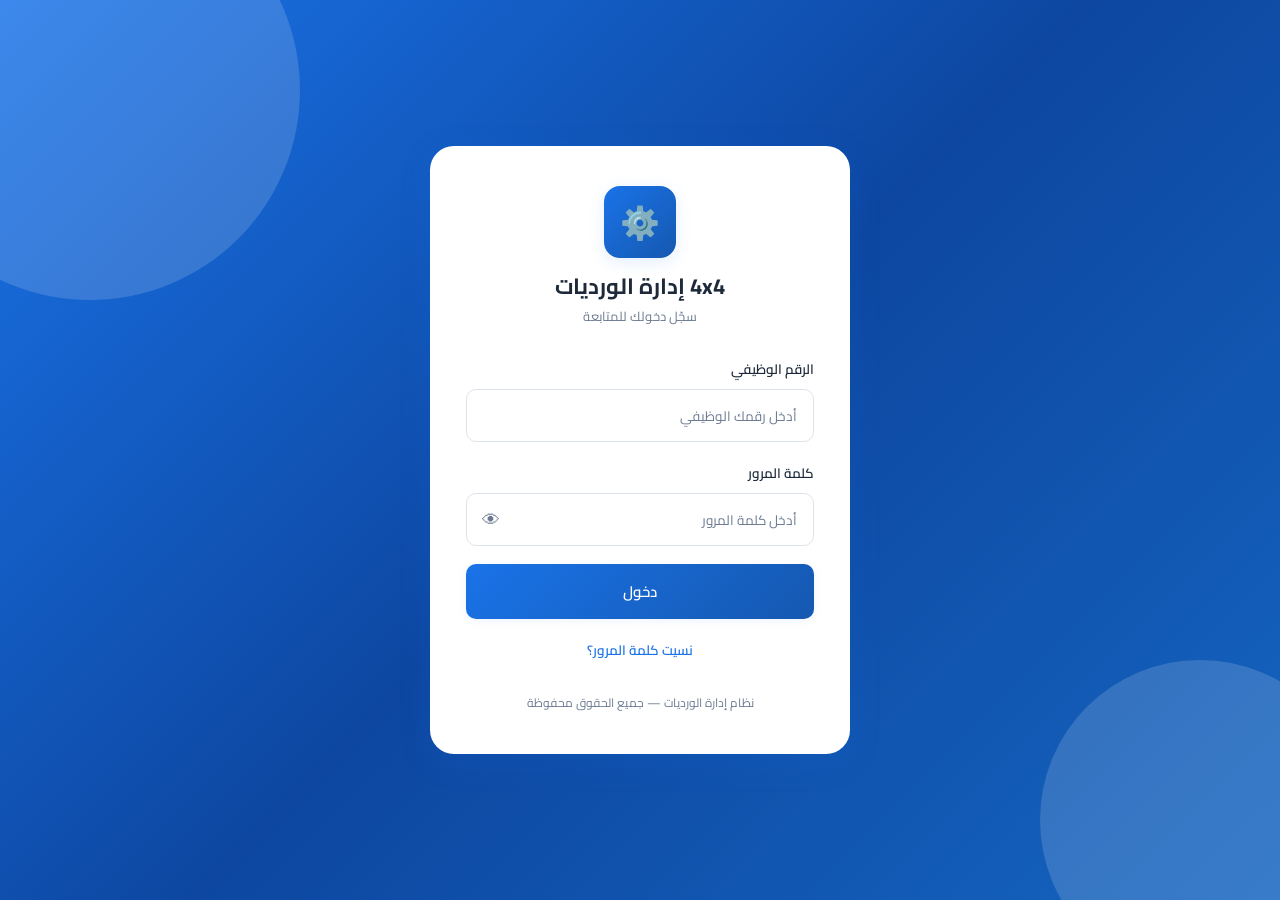
==== index.html @ 49702f66 "Add files via upload" ====
<!DOCTYPE html>
<html lang="ar" dir="rtl">
<head>
  <meta charset="UTF-8" />
  <meta name="viewport" content="width=device-width, initial-scale=1.0" />
  <title>تسجيل الدخول — 4x4 إدارة الورديات</title>
  <link rel="stylesheet" href="css/style.css" />
</head>
<body>

<div class="auth-wrapper">
  <div class="auth-card">

    <!-- Logo -->
    <div class="auth-logo">
      <div class="auth-logo-icon">⚙️</div>
      <div class="auth-logo-title">4x4 إدارة الورديات</div>
      <div class="auth-logo-sub">سجّل دخولك للمتابعة</div>
    </div>

    <!-- Alert -->
    <div id="login-alert" class="alert alert-error alert-hidden" role="alert">
      <span>⚠️</span>
      <span id="login-alert-msg"></span>
    </div>

    <!-- Success Alert (after password reset) -->
    <div id="login-success" class="alert alert-success alert-hidden" role="alert">
      <span>✅</span>
      <span id="login-success-msg"></span>
    </div>

    <!-- Login Form -->
    <form id="login-form" novalidate>

      <div class="form-group">
        <label class="form-label" for="empId">الرقم الوظيفي</label>
        <input
          id="empId"
          type="text"
          class="form-control"
          placeholder="أدخل رقمك الوظيفي"
          autocomplete="username"
          inputmode="numeric"
          required
        />
      </div>

      <div class="form-group">
        <label class="form-label" for="password">كلمة المرور</label>
        <div class="pw-wrap">
          <input
            id="password"
            type="password"
            class="form-control"
            placeholder="أدخل كلمة المرور"
            autocomplete="current-password"
            required
          />
          <button type="button" class="pw-eye" id="pw-toggle" aria-label="إظهار / إخفاء كلمة المرور" title="إظهار / إخفاء">
            👁
          </button>
        </div>
      </div>

      <button type="submit" class="btn btn-primary btn-block" id="login-btn">
        <span class="spinner"></span>
        <span class="btn-text">دخول</span>
      </button>

    </form>

    <div class="auth-link-row">
      <a href="forgot-password.html">نسيت كلمة المرور؟</a>
    </div>

    <div class="auth-footer">
      نظام إدارة الورديات — جميع الحقوق محفوظة
    </div>

  </div>
</div>

<script src="js/config.js"></script>
<script src="js/api.js"></script>
<script src="js/auth.js"></script>
<script>
  /* ---- عرض رسالة نجاح استعادة الباسورد إن وجدت ---- */
  const resetMsg = sessionStorage.getItem('reset_success');
  if (resetMsg) {
    document.getElementById('login-success').classList.remove('alert-hidden');
    document.getElementById('login-success-msg').textContent = resetMsg;
    sessionStorage.removeItem('reset_success');
  }

  /* ---- إظهار / إخفاء الباسورد ---- */
  const pwInput  = document.getElementById('password');
  const pwToggle = document.getElementById('pw-toggle');
  let pwVisible  = false;

  pwToggle.addEventListener('click', () => {
    pwVisible = !pwVisible;
    pwInput.type    = pwVisible ? 'text' : 'password';
    pwToggle.textContent = pwVisible ? '🙈' : '👁';
  });

  /* ---- نموذج الدخول ---- */
  const loginForm = document.getElementById('login-form');
  const loginBtn  = document.getElementById('login-btn');
  const alertBox  = document.getElementById('login-alert');
  const alertMsg  = document.getElementById('login-alert-msg');

  function showError(msg) {
    alertBox.classList.remove('alert-hidden');
    alertMsg.textContent = msg;
    document.getElementById('login-success').classList.add('alert-hidden');
  }

  function hideError() {
    alertBox.classList.add('alert-hidden');
  }

  function setLoading(on) {
    loginBtn.classList.toggle('loading', on);
    loginBtn.disabled = on;
  }

  loginForm.addEventListener('submit', async (e) => {
    e.preventDefault();
    hideError();

    const empId    = document.getElementById('empId').value.trim();
    const password = document.getElementById('password').value;

    if (!empId || !password) {
      showError('الرجاء إدخال الرقم الوظيفي وكلمة المرور');
      return;
    }

    setLoading(true);

    try {
      const result = await API.login(empId, password);

      if (!result.success) {
        showError(result.message || 'الرقم الوظيفي أو كلمة المرور غير صحيحة');
        return;
      }

      /* حفظ بيانات الجلسة */
      Auth.setSession(result.user);

      if (result.force_change) {
        /* باسورد مؤقت → إجبار التغيير */
        window.location.href = 'change-password.html';
      } else {
        window.location.href = 'home.html';
      }

    } catch (err) {
      showError('حدث خطأ في الاتصال، حاول مرة أخرى');
      console.error(err);
    } finally {
      setLoading(false);
    }
  });
</script>

</body>
</html>
---- css/style.css ----
/* =========================================================
   4x4 Shift Management — Global Styles
   ========================================================= */

@import url('https://fonts.googleapis.com/css2?family=Cairo:wght@300;400;500;600;700;900&display=swap');

/* --- Reset & Base --- */
*, *::before, *::after {
  box-sizing: border-box;
  margin: 0;
  padding: 0;
}

:root {
  --primary:        #1a73e8;
  --primary-dark:   #1558b0;
  --primary-light:  #e8f0fe;
  --secondary:      #34a853;
  --secondary-dark: #267d3e;
  --accent:         #fbbc04;
  --danger:         #ea4335;
  --danger-light:   #fce8e6;
  --bg:             #f0f4f8;
  --surface:        #ffffff;
  --border:         #dde3ec;
  --text:           #1e2a3a;
  --text-muted:     #6b7a90;
  --radius-sm:      10px;
  --radius-md:      16px;
  --radius-lg:      24px;
  --radius-full:    9999px;
  --shadow-sm:      0 2px 8px rgba(26,115,232,.08);
  --shadow-md:      0 4px 16px rgba(26,115,232,.12);
  --shadow-lg:      0 8px 32px rgba(26,115,232,.16);
  --transition:     .25s cubic-bezier(.4,0,.2,1);
}

html {
  font-family: 'Cairo', sans-serif;
  font-size: 16px;
  direction: rtl;
  color: var(--text);
  background: var(--bg);
  -webkit-font-smoothing: antialiased;
}

body {
  min-height: 100vh;
  display: flex;
  flex-direction: column;
}

a { color: var(--primary); text-decoration: none; }
a:hover { text-decoration: underline; }

/* =========================================================
   AUTH LAYOUT (login / forgot / change-password)
   ========================================================= */

.auth-wrapper {
  min-height: 100vh;
  display: flex;
  align-items: center;
  justify-content: center;
  padding: 24px 16px;
  background: linear-gradient(135deg, #1a73e8 0%, #0d47a1 50%, #1565c0 100%);
  position: relative;
  overflow: hidden;
}

/* decorative blobs */
.auth-wrapper::before,
.auth-wrapper::after {
  content: '';
  position: absolute;
  border-radius: 50%;
  opacity: .15;
  pointer-events: none;
}
.auth-wrapper::before {
  width: 420px; height: 420px;
  background: #fff;
  top: -120px; left: -120px;
}
.auth-wrapper::after {
  width: 320px; height: 320px;
  background: #fff;
  bottom: -80px; right: -80px;
}

/* ---- Auth Card ---- */
.auth-card {
  background: var(--surface);
  border-radius: var(--radius-lg);
  box-shadow: var(--shadow-lg);
  padding: 40px 36px;
  width: 100%;
  max-width: 420px;
  position: relative;
  z-index: 1;
  animation: cardIn .4s var(--transition) both;
}

@keyframes cardIn {
  from { opacity: 0; transform: translateY(24px); }
  to   { opacity: 1; transform: translateY(0); }
}

/* ---- Logo / Header ---- */
.auth-logo {
  text-align: center;
  margin-bottom: 28px;
}

.auth-logo-icon {
  width: 72px; height: 72px;
  background: linear-gradient(135deg, var(--primary), var(--primary-dark));
  border-radius: var(--radius-md);
  display: inline-flex;
  align-items: center;
  justify-content: center;
  font-size: 32px;
  margin-bottom: 14px;
  box-shadow: var(--shadow-md);
}

.auth-logo-title {
  font-size: 22px;
  font-weight: 700;
  color: var(--text);
  line-height: 1.3;
}

.auth-logo-sub {
  font-size: 13px;
  color: var(--text-muted);
  margin-top: 4px;
}

/* ---- Form Groups ---- */
.form-group {
  margin-bottom: 18px;
}

.form-label {
  display: block;
  font-size: 13.5px;
  font-weight: 600;
  color: var(--text);
  margin-bottom: 7px;
}

.form-control {
  width: 100%;
  padding: 12px 16px;
  border: 1.5px solid var(--border);
  border-radius: var(--radius-sm);
  font-family: 'Cairo', sans-serif;
  font-size: 14.5px;
  color: var(--text);
  background: var(--surface);
  outline: none;
  transition: border-color var(--transition), box-shadow var(--transition);
  direction: rtl;
}

.form-control:focus {
  border-color: var(--primary);
  box-shadow: 0 0 0 3px rgba(26,115,232,.15);
}

.form-control::placeholder {
  color: var(--text-muted);
  font-size: 13.5px;
}

/* password wrapper */
.pw-wrap {
  position: relative;
}

.pw-wrap .form-control {
  padding-left: 46px;
}

.pw-eye {
  position: absolute;
  left: 12px;
  top: 50%;
  transform: translateY(-50%);
  background: none;
  border: none;
  cursor: pointer;
  color: var(--text-muted);
  font-size: 18px;
  line-height: 1;
  padding: 4px;
  border-radius: var(--radius-full);
  transition: color var(--transition), background var(--transition);
}

.pw-eye:hover { color: var(--primary); background: var(--primary-light); }

/* select */
.form-select {
  appearance: none;
  -webkit-appearance: none;
  background-image: url("data:image/svg+xml,%3Csvg xmlns='http://www.w3.org/2000/svg' width='16' height='16' viewBox='0 0 24 24' fill='none' stroke='%236b7a90' stroke-width='2'%3E%3Cpath d='M6 9l6 6 6-6'/%3E%3C/svg%3E");
  background-repeat: no-repeat;
  background-position: left 14px center;
  padding-left: 42px;
}

/* ---- Buttons ---- */
.btn {
  display: inline-flex;
  align-items: center;
  justify-content: center;
  gap: 8px;
  padding: 13px 28px;
  border: none;
  border-radius: var(--radius-sm);
  font-family: 'Cairo', sans-serif;
  font-size: 15px;
  font-weight: 600;
  cursor: pointer;
  transition:
    background var(--transition),
    box-shadow var(--transition),
    border-radius var(--transition),
    transform var(--transition);
  position: relative;
  overflow: hidden;
  user-select: none;
}

/* ripple on click → circular */
.btn:active {
  border-radius: var(--radius-full) !important;
  transform: scale(.97);
}

.btn-primary {
  background: linear-gradient(135deg, var(--primary), var(--primary-dark));
  color: #fff;
  box-shadow: var(--shadow-sm);
}

.btn-primary:hover {
  background: linear-gradient(135deg, var(--primary-dark), #0d3d8a);
  box-shadow: var(--shadow-md);
}

.btn-secondary {
  background: var(--primary-light);
  color: var(--primary);
}

.btn-secondary:hover {
  background: #d2e3fc;
}

.btn-danger {
  background: linear-gradient(135deg, var(--danger), #c62828);
  color: #fff;
  box-shadow: var(--shadow-sm);
}

.btn-danger:hover { box-shadow: var(--shadow-md); }

.btn-block { width: 100%; }

.btn:disabled {
  opacity: .55;
  cursor: not-allowed;
  pointer-events: none;
}

/* loading spinner inside button */
.btn .spinner {
  width: 18px; height: 18px;
  border: 2px solid rgba(255,255,255,.4);
  border-top-color: #fff;
  border-radius: 50%;
  animation: spin .7s linear infinite;
  display: none;
}

.btn.loading .spinner { display: block; }
.btn.loading .btn-text { opacity: .6; }

@keyframes spin { to { transform: rotate(360deg); } }

/* ---- Alerts / Messages ---- */
.alert {
  border-radius: var(--radius-sm);
  padding: 11px 16px;
  font-size: 13.5px;
  font-weight: 500;
  margin-bottom: 16px;
  display: flex;
  align-items: center;
  gap: 8px;
  animation: fadeIn .2s ease both;
}

@keyframes fadeIn { from { opacity: 0; } to { opacity: 1; } }

.alert-error {
  background: var(--danger-light);
  color: var(--danger);
  border: 1px solid rgba(234,67,53,.2);
}

.alert-success {
  background: #e6f4ea;
  color: var(--secondary-dark);
  border: 1px solid rgba(52,168,83,.2);
}

.alert-info {
  background: var(--primary-light);
  color: var(--primary-dark);
  border: 1px solid rgba(26,115,232,.2);
}

.alert-hidden { display: none; }

/* ---- Divider ---- */
.auth-divider {
  text-align: center;
  margin: 20px 0;
  font-size: 13px;
  color: var(--text-muted);
  position: relative;
}

.auth-divider::before,
.auth-divider::after {
  content: '';
  position: absolute;
  top: 50%;
  width: 38%;
  height: 1px;
  background: var(--border);
}

.auth-divider::before { right: 0; }
.auth-divider::after  { left: 0; }

/* ---- Forgot / Back links ---- */
.auth-link-row {
  text-align: center;
  margin-top: 18px;
  font-size: 13.5px;
  color: var(--text-muted);
}

.auth-link-row a {
  color: var(--primary);
  font-weight: 600;
}

/* ---- Step indicator (for forgot flow) ---- */
.step-badge {
  display: inline-block;
  background: var(--primary-light);
  color: var(--primary);
  font-size: 12px;
  font-weight: 700;
  padding: 3px 12px;
  border-radius: var(--radius-full);
  margin-bottom: 18px;
}

/* ---- Password strength indicator ---- */
.pw-strength {
  display: flex;
  gap: 4px;
  margin-top: 6px;
}

.pw-strength-bar {
  flex: 1;
  height: 4px;
  border-radius: 99px;
  background: var(--border);
  transition: background .3s;
}

.pw-strength-bar.weak   { background: var(--danger); }
.pw-strength-bar.medium { background: var(--accent); }
.pw-strength-bar.strong { background: var(--secondary); }

/* ---- Footer ---- */
.auth-footer {
  text-align: center;
  margin-top: 28px;
  font-size: 12px;
  color: var(--text-muted);
}

/* =========================================================
   HOME (placeholder)
   ========================================================= */

.home-wrapper {
  min-height: 100vh;
  background: var(--bg);
}

.home-header {
  background: var(--surface);
  border-bottom: 1px solid var(--border);
  padding: 14px 28px;
  display: flex;
  align-items: center;
  justify-content: space-between;
  box-shadow: var(--shadow-sm);
}

.home-header-logo {
  display: flex;
  align-items: center;
  gap: 10px;
  font-size: 17px;
  font-weight: 700;
  color: var(--primary);
}

.home-header-user {
  display: flex;
  align-items: center;
  gap: 12px;
  font-size: 14px;
  color: var(--text-muted);
}

.home-avatar {
  width: 38px; height: 38px;
  background: linear-gradient(135deg, var(--primary), var(--primary-dark));
  border-radius: var(--radius-full);
  display: flex;
  align-items: center;
  justify-content: center;
  color: #fff;
  font-weight: 700;
  font-size: 15px;
}

.home-content {
  max-width: 960px;
  margin: 0 auto;
  padding: 40px 24px;
}

.home-card {
  background: var(--surface);
  border-radius: var(--radius-md);
  box-shadow: var(--shadow-sm);
  padding: 32px;
  margin-bottom: 24px;
  transition: box-shadow var(--transition);
}

.home-card:hover {
  box-shadow: var(--shadow-md);
}

.home-card h2 {
  font-size: 18px;
  font-weight: 700;
  margin-bottom: 12px;
  color: var(--text);
}

/* shift badge colors */
.shift-badge {
  display: inline-block;
  padding: 4px 16px;
  border-radius: var(--radius-full);
  font-size: 13px;
  font-weight: 700;
}
.shift-a { background: #e3f0ff; color: #1565c0; }
.shift-b { background: #e0f7fa; color: #006064; }
.shift-c { background: #e8f5e9; color: #2e7d32; }
.shift-d { background: #f3e5f5; color: #6a1b9a; }

/* =========================================================
   Responsive
   ========================================================= */

@media (max-width: 480px) {
  .auth-card {
    padding: 28px 20px;
  }
  .auth-logo-icon {
    width: 60px; height: 60px;
    font-size: 26px;
  }
  .auth-logo-title { font-size: 19px; }
}
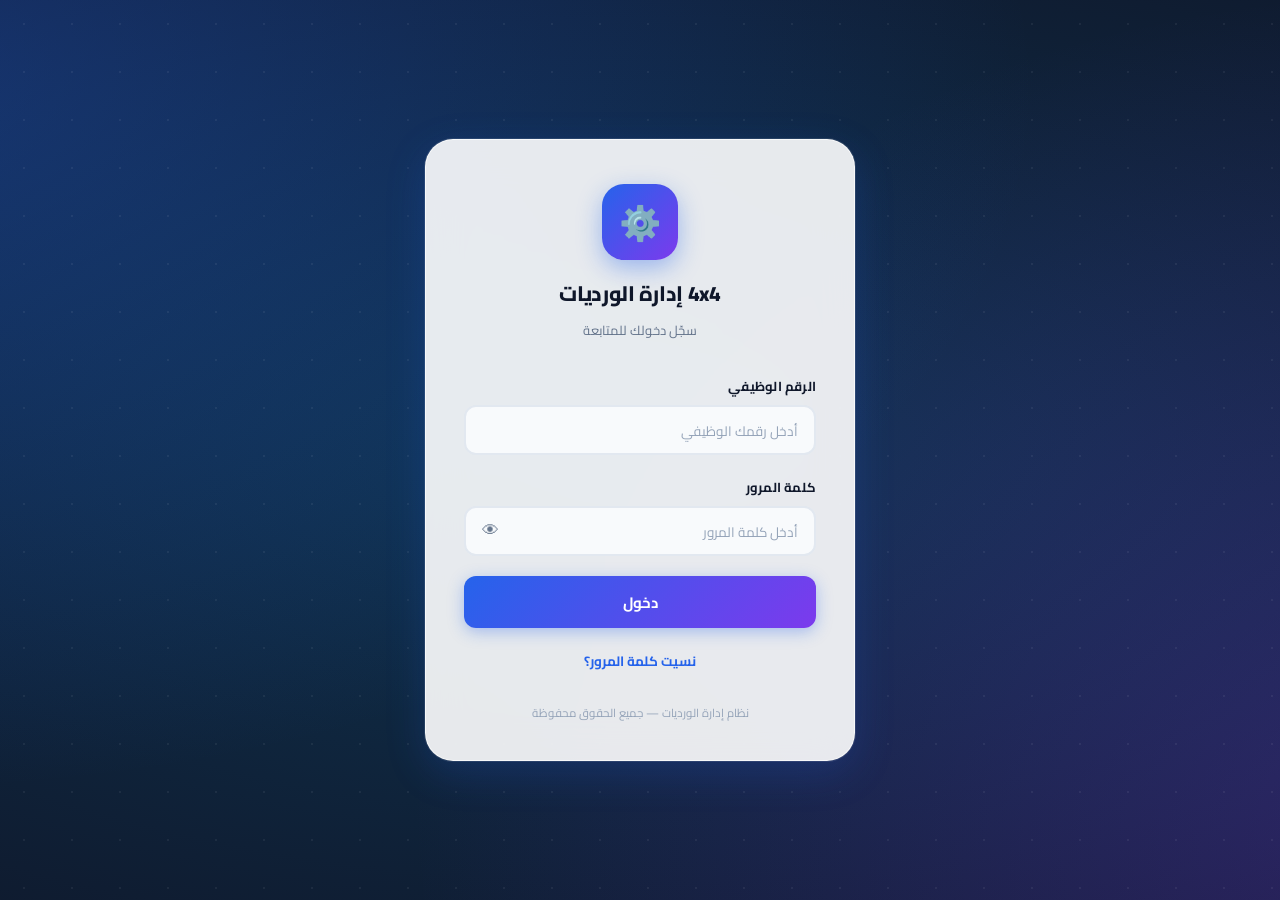
==== commit 6421d6a7: "Add files via upload" ====
--- a/index.html
+++ b/index.html
@@ -8,6 +8,25 @@
 </head>
 <body>
 
+<!-- ===== بطاقة الترحيب (مخفية في البداية) ===== -->
+<div id="welcome-overlay" class="welcome-overlay hidden">
+  <div class="welcome-card">
+    <div class="welcome-avatar" id="welcome-avatar">م</div>
+    <div class="welcome-greeting">أهلاً وسهلاً بك 👋</div>
+    <div class="welcome-name" id="welcome-name">اسم الموظف</div>
+    <div class="welcome-meta">
+      <span class="welcome-id-badge" id="welcome-id-badge">🪪 0000</span>
+      <span class="shift-badge shift-a" id="welcome-shift">وردية أ</span>
+    </div>
+    <div class="welcome-role-badge" id="welcome-role">موظف</div>
+    <div class="welcome-progress-wrap">
+      <div class="welcome-progress-bar" id="welcome-progress"></div>
+    </div>
+    <div class="welcome-countdown">جاري التحويل خلال <span id="welcome-timer">3</span> ثوان...</div>
+  </div>
+</div>
+
+<!-- ===== صفحة الدخول ===== -->
 <div class="auth-wrapper">
   <div class="auth-card">
 
@@ -18,19 +37,19 @@
       <div class="auth-logo-sub">سجّل دخولك للمتابعة</div>
     </div>
 
-    <!-- Alert -->
+    <!-- رسالة خطأ -->
     <div id="login-alert" class="alert alert-error alert-hidden" role="alert">
       <span>⚠️</span>
       <span id="login-alert-msg"></span>
     </div>
 
-    <!-- Success Alert (after password reset) -->
-    <div id="login-success" class="alert alert-success alert-hidden" role="alert">
+    <!-- رسالة نجاح استعادة الباسورد -->
+    <div id="login-success-msg-box" class="alert alert-success alert-hidden" role="alert">
       <span>✅</span>
       <span id="login-success-msg"></span>
     </div>
 
-    <!-- Login Form -->
+    <!-- نموذج الدخول -->
     <form id="login-form" novalidate>
 
       <div class="form-group">
@@ -57,16 +76,18 @@
             autocomplete="current-password"
             required
           />
-          <button type="button" class="pw-eye" id="pw-toggle" aria-label="إظهار / إخفاء كلمة المرور" title="إظهار / إخفاء">
-            👁
-          </button>
+          <button type="button" class="pw-eye" id="pw-toggle"
+            aria-label="إظهار / إخفاء كلمة المرور">👁</button>
         </div>
       </div>
 
-      <button type="submit" class="btn btn-primary btn-block" id="login-btn">
-        <span class="spinner"></span>
-        <span class="btn-text">دخول</span>
-      </button>
+      <div id="login-btn-wrap" style="display:flex; justify-content:center;">
+        <button type="submit" class="btn btn-primary btn-block" id="login-btn">
+          <span class="spinner"></span>
+          <span class="btn-check">✓</span>
+          <span class="btn-text">دخول</span>
+        </button>
+      </div>
 
     </form>
 
@@ -74,9 +95,7 @@
       <a href="forgot-password.html">نسيت كلمة المرور؟</a>
     </div>
 
-    <div class="auth-footer">
-      نظام إدارة الورديات — جميع الحقوق محفوظة
-    </div>
+    <div class="auth-footer">نظام إدارة الورديات — جميع الحقوق محفوظة</div>
 
   </div>
 </div>
@@ -85,86 +104,175 @@
 <script src="js/api.js"></script>
 <script src="js/auth.js"></script>
 <script>
-  /* ---- عرض رسالة نجاح استعادة الباسورد إن وجدت ---- */
-  const resetMsg = sessionStorage.getItem('reset_success');
-  if (resetMsg) {
-    document.getElementById('login-success').classList.remove('alert-hidden');
-    document.getElementById('login-success-msg').textContent = resetMsg;
-    sessionStorage.removeItem('reset_success');
+/* ===== رسالة استعادة الباسورد ===== */
+const resetMsg = sessionStorage.getItem('reset_success');
+if (resetMsg) {
+  document.getElementById('login-success-msg-box').classList.remove('alert-hidden');
+  document.getElementById('login-success-msg').textContent = resetMsg;
+  sessionStorage.removeItem('reset_success');
+}
+
+/* ===== إظهار/إخفاء الباسورد ===== */
+const pwInput  = document.getElementById('password');
+const pwToggle = document.getElementById('pw-toggle');
+let   pwVisible = false;
+
+pwToggle.addEventListener('click', () => {
+  pwVisible = !pwVisible;
+  pwInput.type         = pwVisible ? 'text' : 'password';
+  pwToggle.textContent = pwVisible ? '🙈' : '👁';
+});
+
+/* ===== أدوات مساعدة ===== */
+const loginBtn  = document.getElementById('login-btn');
+const alertBox  = document.getElementById('login-alert');
+const alertMsg  = document.getElementById('login-alert-msg');
+
+function showError(msg) {
+  alertBox.classList.remove('alert-hidden');
+  alertMsg.textContent = msg;
+  document.getElementById('login-success-msg-box').classList.add('alert-hidden');
+  /* اهتزازة خفيفة للكارد */
+  const card = document.querySelector('.auth-card');
+  card.style.animation = 'none';
+  card.offsetHeight; /* reflow */
+  card.style.animation = 'shake .35s ease both';
+}
+
+function hideError() { alertBox.classList.add('alert-hidden'); }
+
+/* ===== أنيميشن الزر ← دائرة ===== */
+function morphBtn(state) {
+  /* حساب الحجم الحالي قبل التحويل */
+  const btn = loginBtn;
+
+  if (state === 'loading') {
+    const w = btn.offsetWidth;
+    const h = btn.offsetHeight;
+    btn.style.width  = w + 'px';   /* تثبيت العرض الحالي */
+    btn.style.height = h + 'px';
+    /* trigger reflow ثم ابدأ التحريك */
+    btn.offsetWidth;
+    btn.style.width = h + 'px';    /* ← تصغير إلى مربع = دائرة */
+    btn.classList.add('btn-morphing');
+    btn.classList.remove('btn-success-state');
+
+  } else if (state === 'success') {
+    btn.classList.remove('btn-morphing');
+    btn.classList.add('btn-success-state');
+
+  } else { /* reset */
+    btn.classList.remove('btn-morphing', 'btn-success-state');
+    btn.style.width  = '';
+    btn.style.height = '';
   }
-
-  /* ---- إظهار / إخفاء الباسورد ---- */
-  const pwInput  = document.getElementById('password');
-  const pwToggle = document.getElementById('pw-toggle');
-  let pwVisible  = false;
-
-  pwToggle.addEventListener('click', () => {
-    pwVisible = !pwVisible;
-    pwInput.type    = pwVisible ? 'text' : 'password';
-    pwToggle.textContent = pwVisible ? '🙈' : '👁';
-  });
-
-  /* ---- نموذج الدخول ---- */
-  const loginForm = document.getElementById('login-form');
-  const loginBtn  = document.getElementById('login-btn');
-  const alertBox  = document.getElementById('login-alert');
-  const alertMsg  = document.getElementById('login-alert-msg');
-
-  function showError(msg) {
-    alertBox.classList.remove('alert-hidden');
-    alertMsg.textContent = msg;
-    document.getElementById('login-success').classList.add('alert-hidden');
+}
+
+/* ===== بطاقة الترحيب ===== */
+const SHIFT_CLASSES = { 'أ':'shift-a', 'ب':'shift-b', 'ج':'shift-c', 'د':'shift-d' };
+
+function showWelcome(user, nextPage) {
+  const overlay   = document.getElementById('welcome-overlay');
+  const avatar    = document.getElementById('welcome-avatar');
+  const nameEl    = document.getElementById('welcome-name');
+  const idBadge   = document.getElementById('welcome-id-badge');
+  const shiftEl   = document.getElementById('welcome-shift');
+  const roleEl    = document.getElementById('welcome-role');
+  const progress  = document.getElementById('welcome-progress');
+  const timerEl   = document.getElementById('welcome-timer');
+
+  /* حروف الاسم */
+  const initials  = user.name ? user.name.trim().charAt(0) : '?';
+  avatar.textContent = initials;
+
+  nameEl.textContent  = user.name   || 'مرحباً';
+  idBadge.textContent = '🪪 ' + (user.empId || '');
+  shiftEl.textContent = 'وردية ' + (user.shift || '');
+
+  /* لون الوردية */
+  shiftEl.className = 'shift-badge ' + (SHIFT_CLASSES[user.shift] || 'shift-a');
+
+  roleEl.textContent = user.role || 'موظف';
+
+  overlay.classList.remove('hidden');
+
+  /* شريط التقدم — 3 ثوان */
+  const DURATION = 3000;
+  let   elapsed  = 0;
+  const STEP     = 50;
+
+  progress.style.transition = 'none';
+  progress.style.width      = '100%';
+
+  const tick = setInterval(() => {
+    elapsed += STEP;
+    const pct = Math.max(0, 100 - (elapsed / DURATION) * 100);
+    progress.style.transition = 'none';
+    progress.style.width      = pct + '%';
+    timerEl.textContent = Math.ceil((DURATION - elapsed) / 1000);
+
+    if (elapsed >= DURATION) {
+      clearInterval(tick);
+      window.location.href = nextPage;
+    }
+  }, STEP);
+}
+
+/* ===== نموذج الدخول ===== */
+document.getElementById('login-form').addEventListener('submit', async (e) => {
+  e.preventDefault();
+  hideError();
+
+  const empId    = document.getElementById('empId').value.trim();
+  const password = document.getElementById('password').value;
+
+  if (!empId || !password) {
+    showError('الرجاء إدخال الرقم الوظيفي وكلمة المرور');
+    return;
   }
 
-  function hideError() {
-    alertBox.classList.add('alert-hidden');
-  }
-
-  function setLoading(on) {
-    loginBtn.classList.toggle('loading', on);
-    loginBtn.disabled = on;
-  }
-
-  loginForm.addEventListener('submit', async (e) => {
-    e.preventDefault();
-    hideError();
-
-    const empId    = document.getElementById('empId').value.trim();
-    const password = document.getElementById('password').value;
-
-    if (!empId || !password) {
-      showError('الرجاء إدخال الرقم الوظيفي وكلمة المرور');
+  morphBtn('loading');
+
+  try {
+    const result = await API.login(empId, password);
+
+    if (!result.success) {
+      morphBtn('reset');
+      showError(result.message || 'الرقم الوظيفي أو كلمة المرور غير صحيحة');
       return;
     }
 
-    setLoading(true);
-
-    try {
-      const result = await API.login(empId, password);
-
-      if (!result.success) {
-        showError(result.message || 'الرقم الوظيفي أو كلمة المرور غير صحيحة');
-        return;
-      }
-
-      /* حفظ بيانات الجلسة */
-      Auth.setSession(result.user);
-
+    /* نجح الدخول */
+    Auth.setSession(result.user);
+    morphBtn('success');
+
+    /* بعد 600ms تظهر بطاقة الترحيب أو نموذج تغيير الباسورد */
+    setTimeout(() => {
       if (result.force_change) {
-        /* باسورد مؤقت → إجبار التغيير */
         window.location.href = 'change-password.html';
       } else {
-        window.location.href = 'home.html';
+        showWelcome(result.user, 'home.html');
       }
-
-    } catch (err) {
-      showError('حدث خطأ في الاتصال، حاول مرة أخرى');
-      console.error(err);
-    } finally {
-      setLoading(false);
-    }
-  });
+    }, 600);
+
+  } catch (err) {
+    morphBtn('reset');
+    showError('حدث خطأ في الاتصال، حاول مرة أخرى');
+    console.error(err);
+  }
+});
 </script>
+
+<style>
+/* shake animation للخطأ */
+@keyframes shake {
+  0%,100% { transform: translateX(0); }
+  20%     { transform: translateX(-8px); }
+  40%     { transform: translateX(8px); }
+  60%     { transform: translateX(-5px); }
+  80%     { transform: translateX(5px); }
+}
+</style>
 
 </body>
 </html>
--- a/css/style.css
+++ b/css/style.css
@@ -4,57 +4,45 @@
 
 @import url('https://fonts.googleapis.com/css2?family=Cairo:wght@300;400;500;600;700;900&display=swap');
 
-/* --- Reset & Base --- */
-*, *::before, *::after {
-  box-sizing: border-box;
-  margin: 0;
-  padding: 0;
-}
+*, *::before, *::after { box-sizing: border-box; margin: 0; padding: 0; }
 
 :root {
-  --primary:        #1a73e8;
-  --primary-dark:   #1558b0;
-  --primary-light:  #e8f0fe;
-  --secondary:      #34a853;
-  --secondary-dark: #267d3e;
-  --accent:         #fbbc04;
-  --danger:         #ea4335;
-  --danger-light:   #fce8e6;
-  --bg:             #f0f4f8;
-  --surface:        #ffffff;
-  --border:         #dde3ec;
-  --text:           #1e2a3a;
-  --text-muted:     #6b7a90;
-  --radius-sm:      10px;
-  --radius-md:      16px;
-  --radius-lg:      24px;
-  --radius-full:    9999px;
-  --shadow-sm:      0 2px 8px rgba(26,115,232,.08);
-  --shadow-md:      0 4px 16px rgba(26,115,232,.12);
-  --shadow-lg:      0 8px 32px rgba(26,115,232,.16);
-  --transition:     .25s cubic-bezier(.4,0,.2,1);
+  --primary:       #2563eb;
+  --primary-dark:  #1d4ed8;
+  --primary-light: #eff6ff;
+  --secondary:     #10b981;
+  --accent:        #f59e0b;
+  --danger:        #ef4444;
+  --danger-light:  #fef2f2;
+  --bg:            #f1f5f9;
+  --surface:       #ffffff;
+  --border:        #e2e8f0;
+  --text:          #0f172a;
+  --text-muted:    #64748b;
+  --radius-sm:     12px;
+  --radius-md:     18px;
+  --radius-lg:     28px;
+  --radius-full:   9999px;
+  --shadow-sm:     0 1px 6px rgba(0,0,0,.06);
+  --shadow-md:     0 4px 20px rgba(37,99,235,.14);
+  --shadow-lg:     0 12px 40px rgba(37,99,235,.20);
+  --t:             .3s cubic-bezier(.4,0,.2,1);
 }
 
 html {
   font-family: 'Cairo', sans-serif;
-  font-size: 16px;
   direction: rtl;
   color: var(--text);
-  background: var(--bg);
   -webkit-font-smoothing: antialiased;
 }
 
-body {
-  min-height: 100vh;
-  display: flex;
-  flex-direction: column;
-}
+body { min-height: 100vh; }
 
 a { color: var(--primary); text-decoration: none; }
 a:hover { text-decoration: underline; }
 
 /* =========================================================
-   AUTH LAYOUT (login / forgot / change-password)
+   AUTH WRAPPER — animated mesh background
    ========================================================= */
 
 .auth-wrapper {
@@ -63,441 +51,527 @@
   align-items: center;
   justify-content: center;
   padding: 24px 16px;
-  background: linear-gradient(135deg, #1a73e8 0%, #0d47a1 50%, #1565c0 100%);
   position: relative;
   overflow: hidden;
-}
-
-/* decorative blobs */
-.auth-wrapper::before,
+  background: #0f172a;
+}
+
+/* animated gradient mesh */
+.auth-wrapper::before {
+  content: '';
+  position: absolute;
+  inset: -50%;
+  background:
+    radial-gradient(ellipse 70% 60% at 20% 30%, #2563eb55 0%, transparent 65%),
+    radial-gradient(ellipse 60% 70% at 80% 70%, #7c3aed44 0%, transparent 65%),
+    radial-gradient(ellipse 80% 50% at 50% 50%, #0ea5e933 0%, transparent 70%);
+  animation: meshMove 12s ease-in-out infinite alternate;
+}
+
+@keyframes meshMove {
+  0%   { transform: translate(0,0) rotate(0deg); }
+  50%  { transform: translate(3%,5%) rotate(3deg); }
+  100% { transform: translate(-3%,-3%) rotate(-2deg); }
+}
+
+/* floating particles */
 .auth-wrapper::after {
   content: '';
   position: absolute;
-  border-radius: 50%;
-  opacity: .15;
+  inset: 0;
+  background-image:
+    radial-gradient(circle, rgba(255,255,255,.06) 1px, transparent 1px);
+  background-size: 48px 48px;
   pointer-events: none;
 }
-.auth-wrapper::before {
-  width: 420px; height: 420px;
-  background: #fff;
-  top: -120px; left: -120px;
-}
-.auth-wrapper::after {
-  width: 320px; height: 320px;
-  background: #fff;
-  bottom: -80px; right: -80px;
-}
-
-/* ---- Auth Card ---- */
+
+/* =========================================================
+   AUTH CARD — glassmorphism
+   ========================================================= */
+
 .auth-card {
-  background: var(--surface);
+  position: relative;
+  z-index: 10;
+  width: 100%;
+  max-width: 430px;
+  background: rgba(255,255,255,.9);
+  backdrop-filter: blur(20px);
+  -webkit-backdrop-filter: blur(20px);
+  border: 1px solid rgba(255,255,255,.7);
   border-radius: var(--radius-lg);
-  box-shadow: var(--shadow-lg);
-  padding: 40px 36px;
-  width: 100%;
-  max-width: 420px;
-  position: relative;
-  z-index: 1;
-  animation: cardIn .4s var(--transition) both;
+  box-shadow: var(--shadow-lg), 0 0 0 1px rgba(255,255,255,.1);
+  padding: 44px 38px 36px;
+  animation: cardIn .5s cubic-bezier(.34,1.56,.64,1) both;
 }
 
 @keyframes cardIn {
-  from { opacity: 0; transform: translateY(24px); }
-  to   { opacity: 1; transform: translateY(0); }
-}
-
-/* ---- Logo / Header ---- */
-.auth-logo {
-  text-align: center;
-  margin-bottom: 28px;
-}
+  from { opacity: 0; transform: scale(.88) translateY(32px); }
+  to   { opacity: 1; transform: scale(1)  translateY(0); }
+}
+
+/* ---- Logo ---- */
+.auth-logo { text-align: center; margin-bottom: 32px; }
 
 .auth-logo-icon {
-  width: 72px; height: 72px;
-  background: linear-gradient(135deg, var(--primary), var(--primary-dark));
-  border-radius: var(--radius-md);
-  display: inline-flex;
+  width: 76px; height: 76px;
+  margin: 0 auto 14px;
+  background: linear-gradient(135deg, var(--primary), #7c3aed);
+  border-radius: 22px;
+  display: flex;
   align-items: center;
   justify-content: center;
-  font-size: 32px;
-  margin-bottom: 14px;
-  box-shadow: var(--shadow-md);
+  font-size: 34px;
+  box-shadow: 0 8px 24px rgba(37,99,235,.4);
+  animation: iconFloat 3s ease-in-out infinite;
+}
+
+@keyframes iconFloat {
+  0%,100% { transform: translateY(0); }
+  50%      { transform: translateY(-5px); }
 }
 
 .auth-logo-title {
-  font-size: 22px;
-  font-weight: 700;
+  font-size: 21px;
+  font-weight: 800;
   color: var(--text);
-  line-height: 1.3;
+  letter-spacing: -.3px;
 }
 
 .auth-logo-sub {
   font-size: 13px;
   color: var(--text-muted);
-  margin-top: 4px;
-}
-
-/* ---- Form Groups ---- */
-.form-group {
-  margin-bottom: 18px;
-}
+  margin-top: 5px;
+}
+
+/* ---- Inputs ---- */
+.form-group { margin-bottom: 20px; }
 
 .form-label {
   display: block;
-  font-size: 13.5px;
-  font-weight: 600;
+  font-size: 13px;
+  font-weight: 700;
   color: var(--text);
   margin-bottom: 7px;
+  letter-spacing: .2px;
 }
 
 .form-control {
   width: 100%;
-  padding: 12px 16px;
-  border: 1.5px solid var(--border);
+  height: 50px;
+  padding: 0 16px;
+  border: 2px solid var(--border);
   border-radius: var(--radius-sm);
   font-family: 'Cairo', sans-serif;
   font-size: 14.5px;
   color: var(--text);
-  background: var(--surface);
+  background: #f8fafc;
   outline: none;
-  transition: border-color var(--transition), box-shadow var(--transition);
+  transition: border-color var(--t), box-shadow var(--t), background var(--t);
   direction: rtl;
 }
 
 .form-control:focus {
   border-color: var(--primary);
-  box-shadow: 0 0 0 3px rgba(26,115,232,.15);
-}
-
-.form-control::placeholder {
-  color: var(--text-muted);
-  font-size: 13.5px;
-}
-
-/* password wrapper */
-.pw-wrap {
-  position: relative;
-}
-
-.pw-wrap .form-control {
-  padding-left: 46px;
-}
+  background: #fff;
+  box-shadow: 0 0 0 4px rgba(37,99,235,.12);
+}
+
+.form-control::placeholder { color: #94a3b8; font-size: 13.5px; }
+
+/* password */
+.pw-wrap { position: relative; }
+.pw-wrap .form-control { padding-left: 48px; }
 
 .pw-eye {
   position: absolute;
-  left: 12px;
-  top: 50%;
+  left: 12px; top: 50%;
   transform: translateY(-50%);
-  background: none;
-  border: none;
+  background: none; border: none;
   cursor: pointer;
   color: var(--text-muted);
-  font-size: 18px;
-  line-height: 1;
-  padding: 4px;
-  border-radius: var(--radius-full);
-  transition: color var(--transition), background var(--transition);
-}
-
-.pw-eye:hover { color: var(--primary); background: var(--primary-light); }
+  font-size: 17px;
+  padding: 6px;
+  border-radius: var(--radius-full);
+  transition: color var(--t), background var(--t), transform var(--t);
+}
+.pw-eye:hover {
+  color: var(--primary);
+  background: var(--primary-light);
+  transform: translateY(-50%) scale(1.15);
+}
 
 /* select */
 .form-select {
-  appearance: none;
-  -webkit-appearance: none;
-  background-image: url("data:image/svg+xml,%3Csvg xmlns='http://www.w3.org/2000/svg' width='16' height='16' viewBox='0 0 24 24' fill='none' stroke='%236b7a90' stroke-width='2'%3E%3Cpath d='M6 9l6 6 6-6'/%3E%3C/svg%3E");
+  appearance: none; -webkit-appearance: none;
+  background-image: url("data:image/svg+xml,%3Csvg xmlns='http://www.w3.org/2000/svg' width='16' height='16' viewBox='0 0 24 24' fill='none' stroke='%2364748b' stroke-width='2'%3E%3Cpath d='M6 9l6 6 6-6'/%3E%3C/svg%3E");
   background-repeat: no-repeat;
   background-position: left 14px center;
-  padding-left: 42px;
-}
-
-/* ---- Buttons ---- */
+  padding-left: 44px;
+  cursor: pointer;
+}
+
+/* =========================================================
+   BUTTON — morph animation
+   ========================================================= */
+
 .btn {
   display: inline-flex;
-  align-items: center;
-  justify-content: center;
+  align-items: center; justify-content: center;
   gap: 8px;
-  padding: 13px 28px;
+  height: 52px;
+  padding: 0 28px;
   border: none;
   border-radius: var(--radius-sm);
   font-family: 'Cairo', sans-serif;
-  font-size: 15px;
-  font-weight: 600;
+  font-size: 15px; font-weight: 700;
   cursor: pointer;
+  position: relative; overflow: hidden;
+  user-select: none;
   transition:
-    background var(--transition),
-    box-shadow var(--transition),
-    border-radius var(--transition),
-    transform var(--transition);
-  position: relative;
-  overflow: hidden;
-  user-select: none;
-}
-
-/* ripple on click → circular */
-.btn:active {
-  border-radius: var(--radius-full) !important;
-  transform: scale(.97);
-}
-
+    width         .45s cubic-bezier(.4,0,.2,1),
+    border-radius .45s cubic-bezier(.4,0,.2,1),
+    background    .3s,
+    box-shadow    .3s,
+    transform     .15s;
+}
+
+/* ripple effect */
+.btn::after {
+  content: '';
+  position: absolute;
+  inset: 0;
+  background: rgba(255,255,255,.18);
+  border-radius: inherit;
+  opacity: 0;
+  transform: scale(0);
+  transition: transform .4s, opacity .4s;
+}
+.btn:active::after {
+  transform: scale(1);
+  opacity: 1;
+  transition: 0s;
+}
+.btn:active { transform: scale(.97); }
+
+/* primary */
 .btn-primary {
-  background: linear-gradient(135deg, var(--primary), var(--primary-dark));
+  background: linear-gradient(135deg, var(--primary) 0%, #7c3aed 100%);
   color: #fff;
-  box-shadow: var(--shadow-sm);
-}
-
+  box-shadow: 0 4px 16px rgba(37,99,235,.35);
+}
 .btn-primary:hover {
-  background: linear-gradient(135deg, var(--primary-dark), #0d3d8a);
-  box-shadow: var(--shadow-md);
-}
-
+  box-shadow: 0 6px 24px rgba(37,99,235,.45);
+  transform: translateY(-1px);
+}
+.btn-primary:active { transform: translateY(0) scale(.97); }
+
+/* block */
+.btn-block { width: 100%; }
+
+/* ---- morph states ---- */
+
+/* step 1: shrinking into circle (loading) */
+.btn.btn-morphing {
+  border-radius: 50% !important;
+  background: linear-gradient(135deg, var(--primary), #7c3aed) !important;
+  box-shadow: 0 4px 16px rgba(37,99,235,.35) !important;
+  pointer-events: none;
+}
+
+/* step 2: success circle (green) */
+.btn.btn-success-state {
+  border-radius: 50% !important;
+  background: linear-gradient(135deg, #059669, var(--secondary)) !important;
+  box-shadow: 0 4px 24px rgba(16,185,129,.4) !important;
+  pointer-events: none;
+  animation: successPop .4s cubic-bezier(.34,1.56,.64,1) both;
+}
+
+@keyframes successPop {
+  from { transform: scale(.7); }
+  to   { transform: scale(1); }
+}
+
+/* spinner */
+.btn .spinner {
+  width: 22px; height: 22px;
+  border: 2.5px solid rgba(255,255,255,.35);
+  border-top-color: #fff;
+  border-radius: 50%;
+  animation: spin .7s linear infinite;
+  display: none; flex-shrink: 0;
+}
+.btn.btn-morphing .spinner { display: block; }
+.btn.btn-morphing .btn-text { display: none; }
+
+/* checkmark */
+.btn .btn-check {
+  display: none;
+  font-size: 22px;
+  color: #fff;
+  animation: checkIn .3s cubic-bezier(.34,1.56,.64,1) both;
+}
+.btn.btn-success-state .btn-check { display: block; }
+.btn.btn-success-state .spinner   { display: none; }
+.btn.btn-success-state .btn-text  { display: none; }
+
+@keyframes checkIn {
+  from { transform: scale(0) rotate(-30deg); opacity: 0; }
+  to   { transform: scale(1) rotate(0);      opacity: 1; }
+}
+@keyframes spin { to { transform: rotate(360deg); } }
+
+/* disabled */
+.btn:disabled { opacity: .55; cursor: not-allowed; pointer-events: none; }
+
+/* secondary */
 .btn-secondary {
   background: var(--primary-light);
   color: var(--primary);
 }
-
-.btn-secondary:hover {
-  background: #d2e3fc;
-}
-
-.btn-danger {
-  background: linear-gradient(135deg, var(--danger), #c62828);
-  color: #fff;
-  box-shadow: var(--shadow-sm);
-}
-
-.btn-danger:hover { box-shadow: var(--shadow-md); }
-
-.btn-block { width: 100%; }
-
-.btn:disabled {
-  opacity: .55;
-  cursor: not-allowed;
-  pointer-events: none;
-}
-
-/* loading spinner inside button */
-.btn .spinner {
-  width: 18px; height: 18px;
-  border: 2px solid rgba(255,255,255,.4);
-  border-top-color: #fff;
-  border-radius: 50%;
-  animation: spin .7s linear infinite;
-  display: none;
-}
-
-.btn.loading .spinner { display: block; }
-.btn.loading .btn-text { opacity: .6; }
-
-@keyframes spin { to { transform: rotate(360deg); } }
-
-/* ---- Alerts / Messages ---- */
+.btn-secondary:hover { background: #dbeafe; }
+
+/* ---- Alerts ---- */
 .alert {
   border-radius: var(--radius-sm);
-  padding: 11px 16px;
-  font-size: 13.5px;
-  font-weight: 500;
-  margin-bottom: 16px;
-  display: flex;
-  align-items: center;
-  gap: 8px;
-  animation: fadeIn .2s ease both;
-}
-
-@keyframes fadeIn { from { opacity: 0; } to { opacity: 1; } }
-
-.alert-error {
-  background: var(--danger-light);
-  color: var(--danger);
-  border: 1px solid rgba(234,67,53,.2);
-}
-
-.alert-success {
-  background: #e6f4ea;
-  color: var(--secondary-dark);
-  border: 1px solid rgba(52,168,83,.2);
-}
-
-.alert-info {
-  background: var(--primary-light);
-  color: var(--primary-dark);
-  border: 1px solid rgba(26,115,232,.2);
-}
-
-.alert-hidden { display: none; }
-
-/* ---- Divider ---- */
+  padding: 12px 16px;
+  font-size: 13.5px; font-weight: 500;
+  margin-bottom: 18px;
+  display: flex; align-items: center; gap: 8px;
+  animation: alertIn .25s ease both;
+}
+@keyframes alertIn {
+  from { opacity: 0; transform: translateY(-6px); }
+  to   { opacity: 1; transform: translateY(0); }
+}
+.alert-error   { background: var(--danger-light); color: var(--danger); border: 1.5px solid rgba(239,68,68,.2); }
+.alert-success { background: #ecfdf5; color: #065f46; border: 1.5px solid rgba(16,185,129,.2); }
+.alert-info    { background: var(--primary-light); color: var(--primary-dark); border: 1.5px solid rgba(37,99,235,.2); }
+.alert-hidden  { display: none !important; }
+
+/* ---- Auth misc ---- */
+.auth-link-row {
+  text-align: center; margin-top: 20px;
+  font-size: 13.5px; color: var(--text-muted);
+}
+.auth-link-row a { color: var(--primary); font-weight: 700; }
+.auth-link-row a:hover { text-decoration: underline; }
+
+.auth-footer {
+  text-align: center; margin-top: 28px;
+  font-size: 11.5px; color: #94a3b8;
+}
+
+/* divider */
 .auth-divider {
-  text-align: center;
-  margin: 20px 0;
-  font-size: 13px;
-  color: var(--text-muted);
+  text-align: center; margin: 22px 0;
+  font-size: 13px; color: var(--text-muted);
   position: relative;
 }
-
-.auth-divider::before,
-.auth-divider::after {
-  content: '';
-  position: absolute;
-  top: 50%;
-  width: 38%;
-  height: 1px;
-  background: var(--border);
-}
-
+.auth-divider::before, .auth-divider::after {
+  content: ''; position: absolute; top: 50%;
+  width: 36%; height: 1px; background: var(--border);
+}
 .auth-divider::before { right: 0; }
 .auth-divider::after  { left: 0; }
 
-/* ---- Forgot / Back links ---- */
-.auth-link-row {
-  text-align: center;
-  margin-top: 18px;
-  font-size: 13.5px;
-  color: var(--text-muted);
-}
-
-.auth-link-row a {
-  color: var(--primary);
-  font-weight: 600;
-}
-
-/* ---- Step indicator (for forgot flow) ---- */
+/* step badge */
 .step-badge {
   display: inline-block;
-  background: var(--primary-light);
-  color: var(--primary);
-  font-size: 12px;
-  font-weight: 700;
-  padding: 3px 12px;
-  border-radius: var(--radius-full);
-  margin-bottom: 18px;
-}
-
-/* ---- Password strength indicator ---- */
-.pw-strength {
-  display: flex;
-  gap: 4px;
-  margin-top: 6px;
-}
-
+  background: var(--primary-light); color: var(--primary);
+  font-size: 12px; font-weight: 700;
+  padding: 3px 14px;
+  border-radius: var(--radius-full);
+  margin-bottom: 20px;
+}
+
+/* =========================================================
+   WELCOME OVERLAY
+   ========================================================= */
+
+.welcome-overlay {
+  position: fixed; inset: 0; z-index: 9999;
+  display: flex; align-items: center; justify-content: center;
+  padding: 24px;
+  background: rgba(15,23,42,.65);
+  backdrop-filter: blur(8px);
+  -webkit-backdrop-filter: blur(8px);
+  animation: overlayIn .3s ease both;
+}
+.welcome-overlay.hidden { display: none; }
+
+@keyframes overlayIn {
+  from { opacity: 0; }
+  to   { opacity: 1; }
+}
+
+.welcome-card {
+  background: #fff;
+  border-radius: var(--radius-lg);
+  box-shadow: 0 24px 64px rgba(0,0,0,.25);
+  padding: 44px 36px 36px;
+  width: 100%; max-width: 360px;
+  text-align: center;
+  animation: welcomeIn .5s cubic-bezier(.34,1.56,.64,1) both;
+  position: relative;
+  overflow: hidden;
+}
+
+/* top gradient strip */
+.welcome-card::before {
+  content: '';
+  position: absolute; top: 0; left: 0; right: 0;
+  height: 6px;
+  background: linear-gradient(90deg, var(--primary), #7c3aed, var(--secondary));
+}
+
+@keyframes welcomeIn {
+  from { opacity: 0; transform: scale(.7) translateY(40px); }
+  to   { opacity: 1; transform: scale(1) translateY(0); }
+}
+
+/* avatar */
+.welcome-avatar {
+  width: 90px; height: 90px;
+  background: linear-gradient(135deg, var(--primary), #7c3aed);
+  border-radius: 50%;
+  display: flex; align-items: center; justify-content: center;
+  font-size: 36px; font-weight: 900; color: #fff;
+  margin: 0 auto 18px;
+  box-shadow: 0 8px 28px rgba(37,99,235,.35);
+  animation: avatarPop .6s cubic-bezier(.34,1.56,.64,1) .1s both;
+}
+@keyframes avatarPop {
+  from { transform: scale(0) rotate(-20deg); }
+  to   { transform: scale(1) rotate(0); }
+}
+
+.welcome-greeting {
+  font-size: 14px; color: var(--text-muted); margin-bottom: 4px;
+}
+
+.welcome-name {
+  font-size: 24px; font-weight: 800; color: var(--text);
+  margin-bottom: 16px; line-height: 1.2;
+}
+
+.welcome-meta {
+  display: flex; align-items: center; justify-content: center;
+  gap: 10px; flex-wrap: wrap;
+  margin-bottom: 20px;
+}
+
+.welcome-id-badge {
+  background: var(--bg);
+  color: var(--text-muted);
+  font-size: 12.5px; font-weight: 600;
+  padding: 5px 14px;
+  border-radius: var(--radius-full);
+  border: 1.5px solid var(--border);
+}
+
+.shift-badge {
+  display: inline-flex; align-items: center;
+  padding: 5px 16px;
+  border-radius: var(--radius-full);
+  font-size: 13px; font-weight: 700;
+}
+.shift-a { background: #eff6ff; color: #1d4ed8; }
+.shift-b { background: #f0fdfa; color: #0d9488; }
+.shift-c { background: #f0fdf4; color: #15803d; }
+.shift-d { background: #faf5ff; color: #7c3aed; }
+
+.welcome-role-badge {
+  background: linear-gradient(135deg, var(--primary-light), #f0e7ff);
+  color: var(--primary-dark);
+  font-size: 12px; font-weight: 700;
+  padding: 5px 16px;
+  border-radius: var(--radius-full);
+  margin-bottom: 24px;
+  display: inline-block;
+}
+
+/* progress bar */
+.welcome-progress-wrap {
+  background: var(--border);
+  border-radius: var(--radius-full);
+  height: 5px;
+  margin-bottom: 12px;
+  overflow: hidden;
+}
+.welcome-progress-bar {
+  height: 100%;
+  border-radius: var(--radius-full);
+  background: linear-gradient(90deg, var(--primary), var(--secondary));
+  width: 100%;
+  transition: width linear;
+}
+
+.welcome-countdown {
+  font-size: 12.5px; color: var(--text-muted);
+}
+
+/* =========================================================
+   PASSWORD STRENGTH
+   ========================================================= */
+
+.pw-strength { display: flex; gap: 5px; margin-top: 8px; }
 .pw-strength-bar {
-  flex: 1;
-  height: 4px;
-  border-radius: 99px;
-  background: var(--border);
-  transition: background .3s;
-}
-
+  flex: 1; height: 4px;
+  border-radius: 99px; background: var(--border);
+  transition: background .35s;
+}
 .pw-strength-bar.weak   { background: var(--danger); }
 .pw-strength-bar.medium { background: var(--accent); }
 .pw-strength-bar.strong { background: var(--secondary); }
 
-/* ---- Footer ---- */
-.auth-footer {
-  text-align: center;
-  margin-top: 28px;
-  font-size: 12px;
-  color: var(--text-muted);
-}
-
-/* =========================================================
-   HOME (placeholder)
-   ========================================================= */
-
-.home-wrapper {
-  min-height: 100vh;
-  background: var(--bg);
-}
+/* =========================================================
+   HOME
+   ========================================================= */
+
+.home-wrapper { min-height: 100vh; background: var(--bg); }
 
 .home-header {
   background: var(--surface);
   border-bottom: 1px solid var(--border);
   padding: 14px 28px;
-  display: flex;
-  align-items: center;
-  justify-content: space-between;
+  display: flex; align-items: center; justify-content: space-between;
   box-shadow: var(--shadow-sm);
-}
-
+  position: sticky; top: 0; z-index: 100;
+}
 .home-header-logo {
-  display: flex;
-  align-items: center;
-  gap: 10px;
-  font-size: 17px;
-  font-weight: 700;
-  color: var(--primary);
-}
-
+  display: flex; align-items: center; gap: 10px;
+  font-size: 17px; font-weight: 800; color: var(--primary);
+}
 .home-header-user {
-  display: flex;
-  align-items: center;
-  gap: 12px;
-  font-size: 14px;
-  color: var(--text-muted);
-}
-
+  display: flex; align-items: center; gap: 12px;
+  font-size: 14px; color: var(--text-muted);
+}
 .home-avatar {
   width: 38px; height: 38px;
-  background: linear-gradient(135deg, var(--primary), var(--primary-dark));
-  border-radius: var(--radius-full);
-  display: flex;
-  align-items: center;
-  justify-content: center;
-  color: #fff;
-  font-weight: 700;
-  font-size: 15px;
-}
-
-.home-content {
-  max-width: 960px;
-  margin: 0 auto;
-  padding: 40px 24px;
-}
-
+  background: linear-gradient(135deg, var(--primary), #7c3aed);
+  border-radius: 50%;
+  display: flex; align-items: center; justify-content: center;
+  color: #fff; font-weight: 800; font-size: 15px;
+}
+.home-content { max-width: 960px; margin: 0 auto; padding: 40px 24px; }
 .home-card {
   background: var(--surface);
   border-radius: var(--radius-md);
   box-shadow: var(--shadow-sm);
-  padding: 32px;
-  margin-bottom: 24px;
-  transition: box-shadow var(--transition);
-}
-
-.home-card:hover {
-  box-shadow: var(--shadow-md);
-}
-
-.home-card h2 {
-  font-size: 18px;
-  font-weight: 700;
-  margin-bottom: 12px;
-  color: var(--text);
-}
-
-/* shift badge colors */
-.shift-badge {
-  display: inline-block;
-  padding: 4px 16px;
-  border-radius: var(--radius-full);
-  font-size: 13px;
-  font-weight: 700;
-}
-.shift-a { background: #e3f0ff; color: #1565c0; }
-.shift-b { background: #e0f7fa; color: #006064; }
-.shift-c { background: #e8f5e9; color: #2e7d32; }
-.shift-d { background: #f3e5f5; color: #6a1b9a; }
-
-/* =========================================================
-   Responsive
+  padding: 32px; margin-bottom: 24px;
+  transition: box-shadow var(--t), transform var(--t);
+}
+.home-card:hover { box-shadow: var(--shadow-md); transform: translateY(-2px); }
+
+/* =========================================================
+   RESPONSIVE
    ========================================================= */
 
 @media (max-width: 480px) {
-  .auth-card {
-    padding: 28px 20px;
-  }
-  .auth-logo-icon {
-    width: 60px; height: 60px;
-    font-size: 26px;
-  }
-  .auth-logo-title { font-size: 19px; }
-}
+  .auth-card { padding: 32px 22px 28px; }
+  .auth-logo-icon { width: 64px; height: 64px; font-size: 28px; border-radius: 18px; }
+  .auth-logo-title { font-size: 18px; }
+  .welcome-card { padding: 36px 24px 28px; }
+  .welcome-name { font-size: 20px; }
+}
